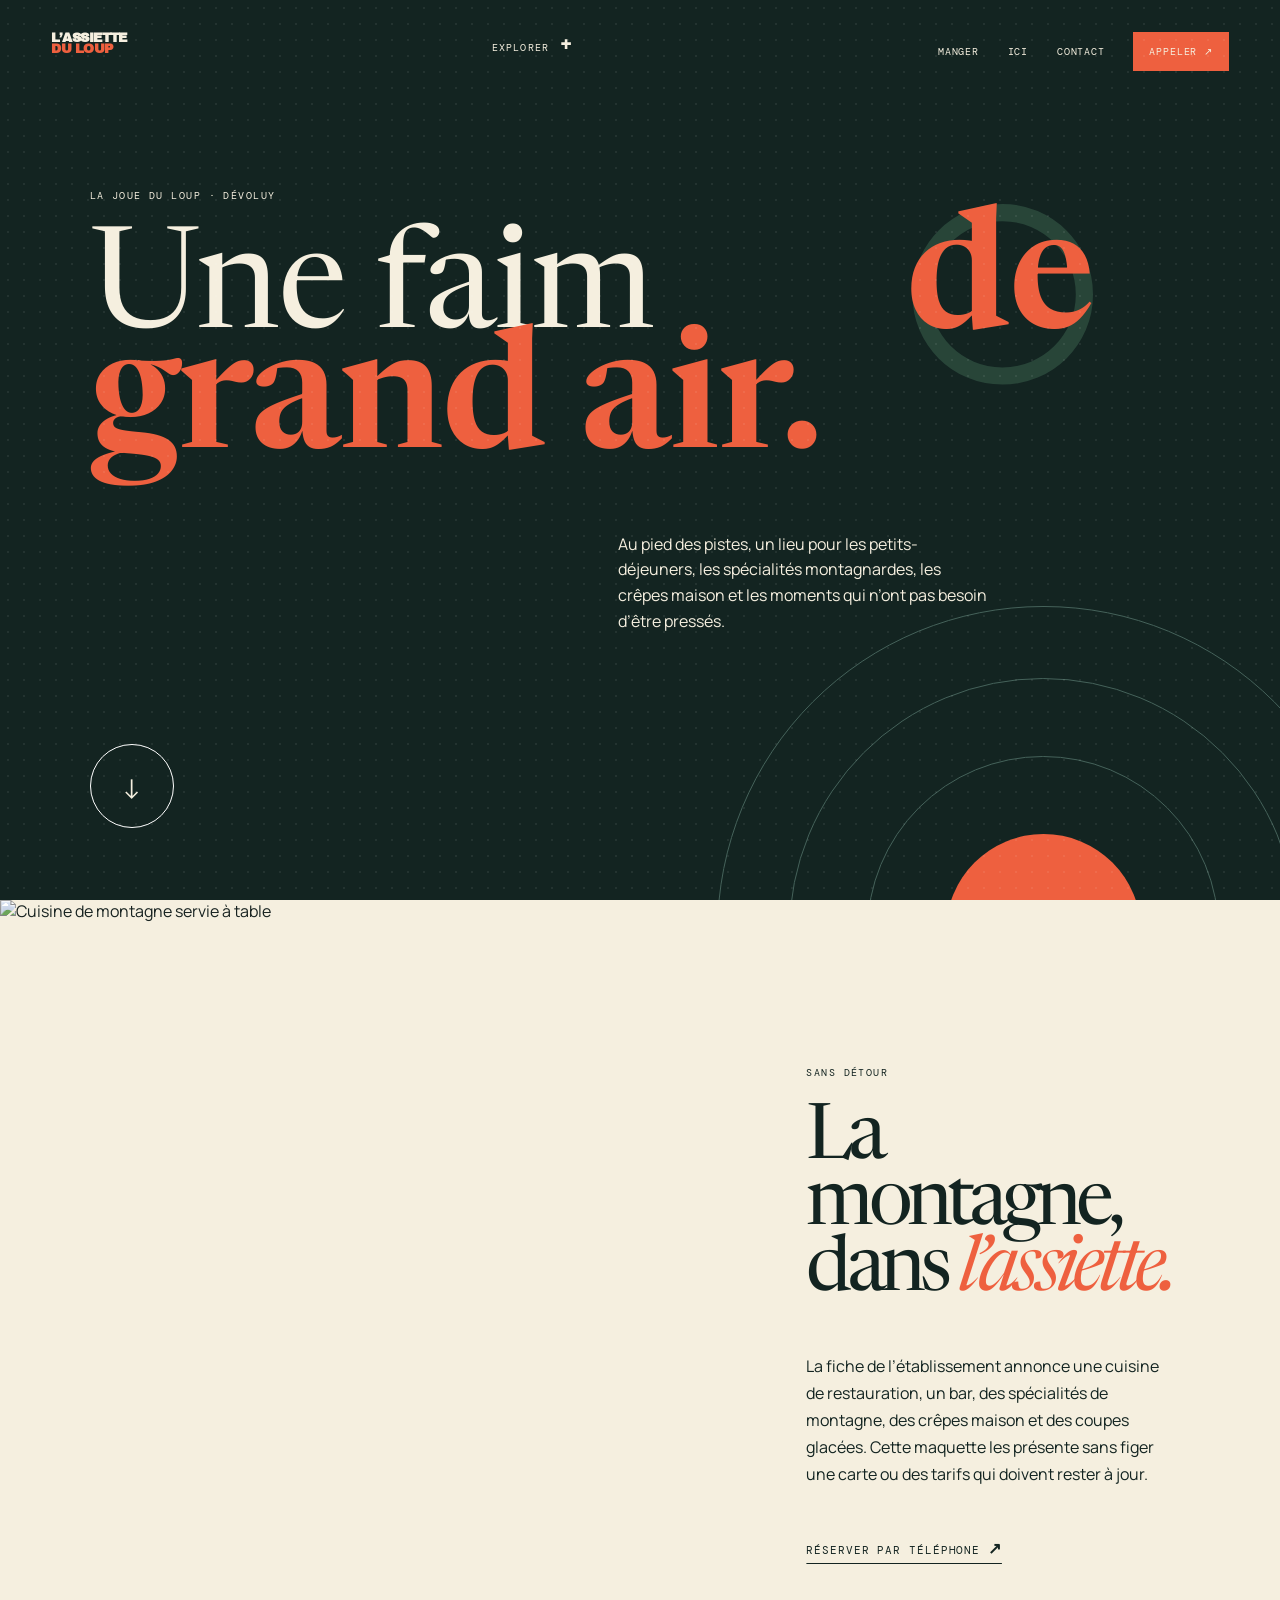
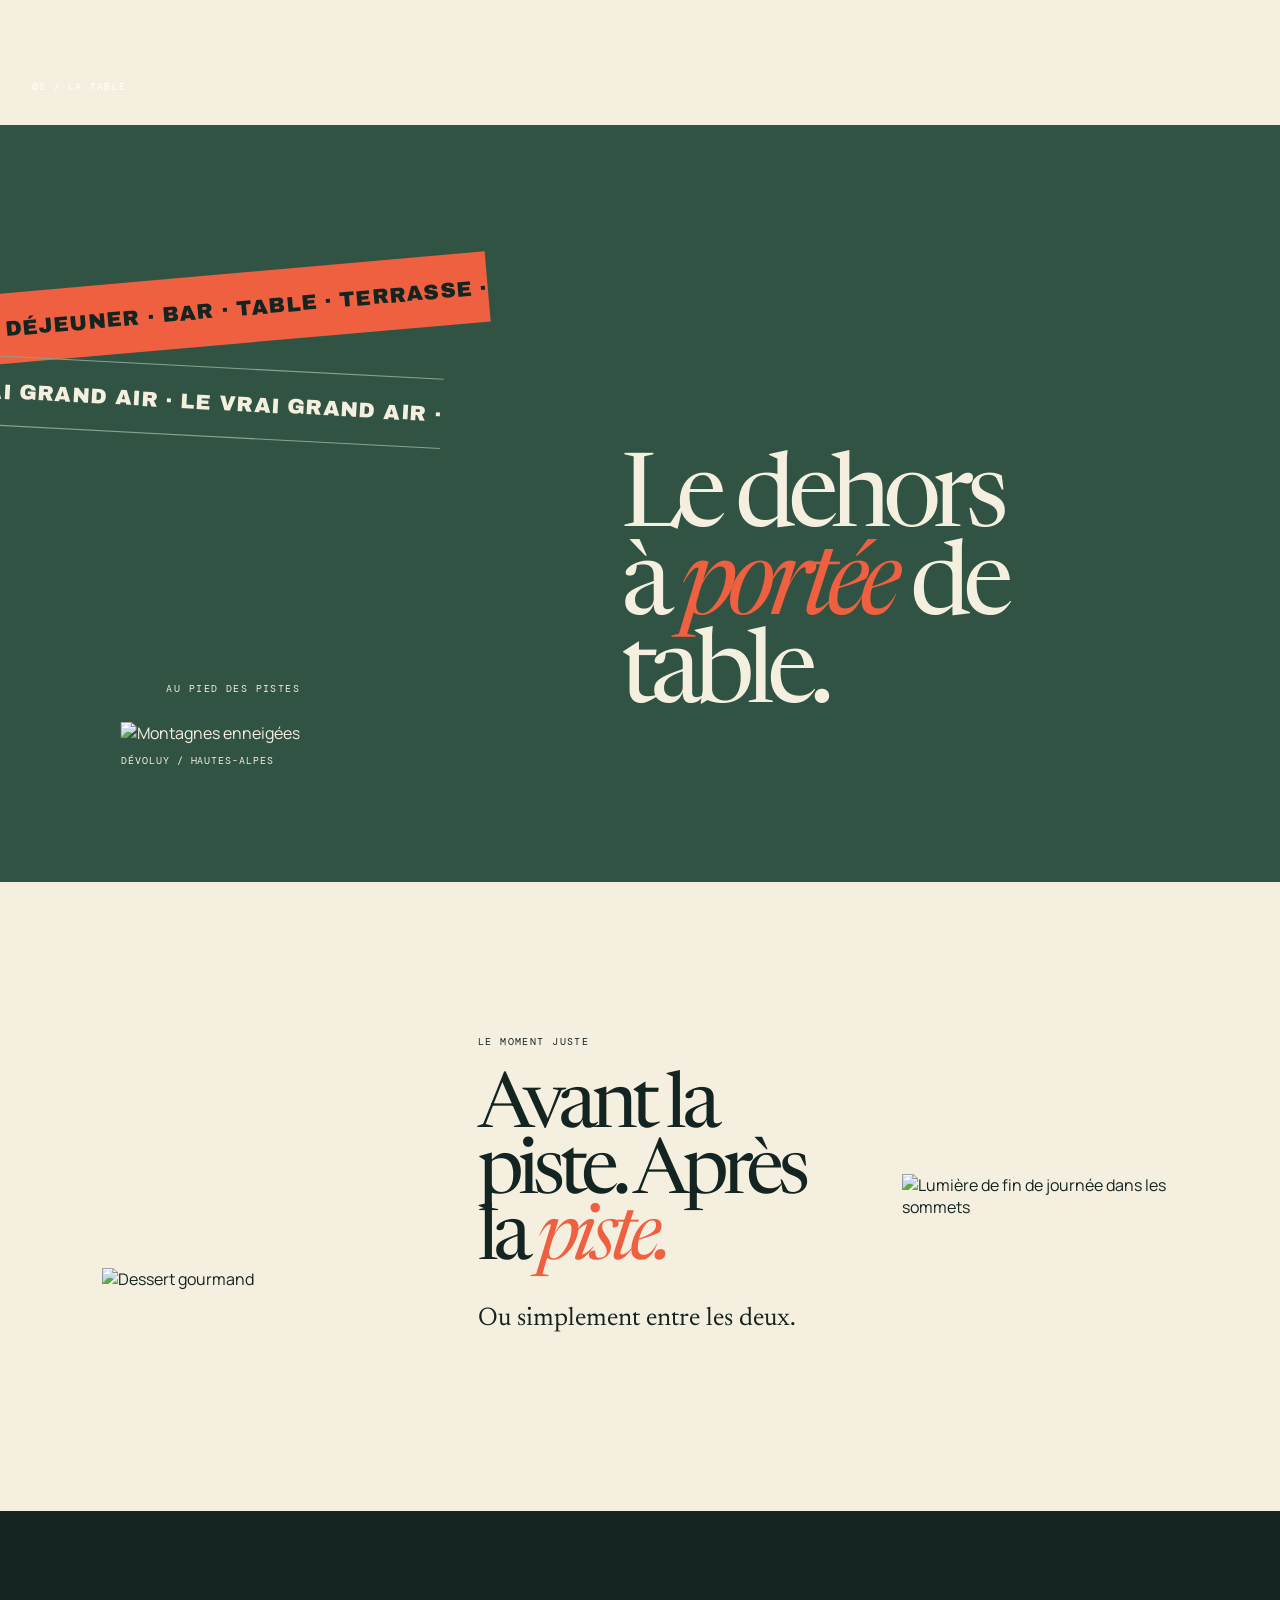
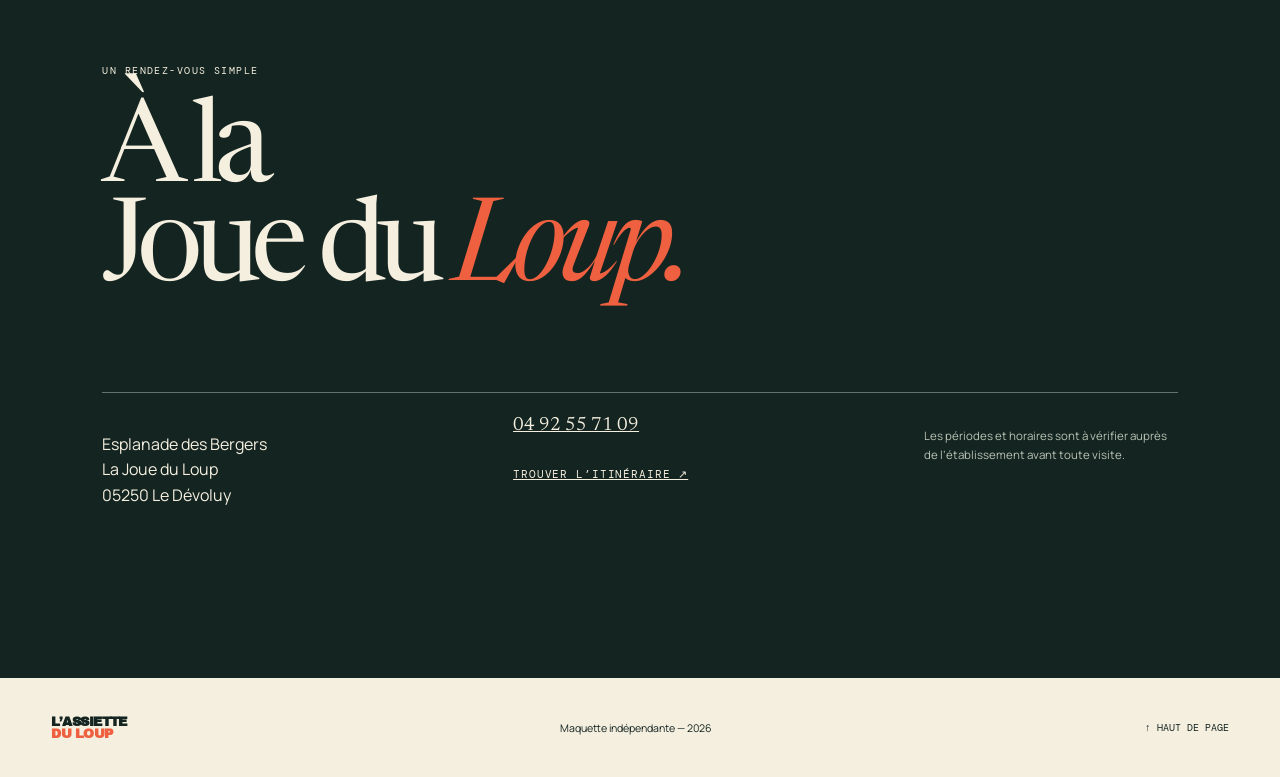
==== index.html @ 1262ebaf "feat: publish Assiette du Loup independent showcase" ====
<!doctype html><html lang="fr"><head><meta charset="utf-8"><meta name="viewport" content="width=device-width,initial-scale=1"><meta name="description" content="Maquette indépendante pour L'Assiette du Loup à La Joue du Loup."><title>L'Assiette du Loup — La Joue du Loup</title><link rel="preconnect" href="https://images.unsplash.com"><link rel="preconnect" href="https://fonts.googleapis.com"><link rel="preconnect" href="https://fonts.gstatic.com" crossorigin><link href="https://fonts.googleapis.com/css2?family=Archivo+Black&family=DM+Mono&family=Manrope:wght@400;500;700&family=Newsreader:opsz,wght@6..72,400;6..72,600&display=swap" rel="stylesheet"><link rel="stylesheet" href="style.css"></head><body><div class="snow" aria-hidden="true"></div><header><a class="logo" href="#top">L’ASSIETTE<br><span>DU LOUP</span></a><button aria-expanded="false" aria-controls="nav">Explorer <b>+</b></button><nav id="nav"><a href="#manger">Manger</a><a href="#ici">Ici</a><a href="#contact">Contact</a><a href="tel:+33492557109">Appeler ↗</a></nav></header><main id="top"><section class="hero"><div class="orbit"><i></i><i></i><i></i></div><p class="kicker">La Joue du Loup · Dévoluy</p><h1><span>Une faim</span><strong>de<br>grand air.</strong></h1><p class="hero-copy">Au pied des pistes, un lieu pour les petits-déjeuners, les spécialités montagnardes, les crêpes maison et les moments qui n’ont pas besoin d’être pressés.</p><a class="hero-arrow" href="#manger" aria-label="Découvrir">↓</a><div class="moon" aria-hidden="true">○</div></section><section id="manger" class="split"><div class="image-wrap"><img src="https://images.unsplash.com/photo-1603105037880-880cd4edfb0d?auto=format&fit=crop&w=1400&q=85" alt="Cuisine de montagne servie à table"><span>01 / LA TABLE</span></div><div class="story"><p class="kicker">SANS DÉTOUR</p><h2>La montagne,<br>dans <em>l’assiette.</em></h2><p>La fiche de l’établissement annonce une cuisine de restauration, un bar, des spécialités de montagne, des crêpes maison et des coupes glacées. Cette maquette les présente sans figer une carte ou des tarifs qui doivent rester à jour.</p><a href="tel:+33492557109" class="under">Réserver par téléphone <b>↗</b></a></div></section><section id="ici" class="ribbons"><div class="ribbon r1">PETIT DÉJEUNER · BAR · TABLE · TERRASSE ·</div><div class="ribbon r2">LE VRAI GRAND AIR · LE VRAI GRAND AIR ·</div><div class="place"><p class="kicker">AU PIED DES PISTES</p><h2>Le dehors<br>à <em>portée</em> de table.</h2><figure><img src="https://images.unsplash.com/photo-1517299321609-52687d1bc55a?auto=format&fit=crop&w=1400&q=85" alt="Montagnes enneigées"><figcaption>Dévoluy / Hautes-Alpes</figcaption></figure></div></section><section class="mosaic"><figure><img src="https://images.unsplash.com/photo-1551218808-94e220e084d2?auto=format&fit=crop&w=900&q=80" alt="Dessert gourmand" loading="lazy"></figure><div><p class="kicker">LE MOMENT JUSTE</p><h2>Avant la<br>piste. Après<br>la <em>piste.</em></h2><p>Ou simplement entre les deux.</p></div><figure><img src="https://images.unsplash.com/photo-1470252649378-9c29740c9fa8?auto=format&fit=crop&w=900&q=80" alt="Lumière de fin de journée dans les sommets" loading="lazy"></figure></section><section id="contact" class="contact"><p class="kicker">UN RENDEZ-VOUS SIMPLE</p><h2>À la<br>Joue du <em>Loup.</em></h2><div class="contact-grid"><p>Esplanade des Bergers<br>La Joue du Loup<br>05250 Le Dévoluy</p><div><a href="tel:+33492557109">04 92 55 71 09</a><a href="https://maps.google.com/?q=L%27Assiette+du+Loup+Le+D%C3%A9voluy" target="_blank" rel="noopener">Trouver l’itinéraire ↗</a></div><p class="note">Les périodes et horaires sont à vérifier auprès de l’établissement avant toute visite.</p></div></section></main><footer><a class="logo" href="#top">L’ASSIETTE<br><span>DU LOUP</span></a><p>Maquette indépendante — 2026</p><a href="#top">↑ Haut de page</a></footer><script src="app.js"></script></body></html>
---- style.css ----
:root{--night:#132421;--moss:#315343;--cream:#f5efdf;--sun:#ee603f;--line:#d3c9b2}*{box-sizing:border-box}html{scroll-behavior:smooth}body{margin:0;background:var(--cream);color:var(--night);font-family:Manrope,sans-serif;overflow-x:hidden}.snow{position:fixed;inset:0;pointer-events:none;z-index:5;opacity:.07;background-image:radial-gradient(#fff 1px,transparent 1px);background-size:16px 16px}header{position:absolute;z-index:2;top:0;left:0;width:100%;display:flex;justify-content:space-between;align-items:flex-start;padding:2rem 4vw;color:var(--cream)}.logo{font:700 .82rem/.86 "Archivo Black",sans-serif;color:inherit;text-decoration:none;letter-spacing:-.04em}.logo span{color:var(--sun)}header button{background:none;color:inherit;border:0;text-transform:uppercase;font: .65rem "DM Mono",monospace;letter-spacing:.1em;padding:0;cursor:pointer}header button b{font-size:1.2rem;margin-left:.3rem}nav{display:flex;gap:1.8rem;align-items:center}nav a{color:inherit;text-decoration:none;text-transform:uppercase;font:.64rem "DM Mono",monospace;letter-spacing:.08em}nav a:last-child{background:var(--sun);padding:.8rem 1rem}.hero{background:var(--night);color:var(--cream);min-height:100vh;padding:21vh 7vw 9vh;position:relative;overflow:hidden}.kicker{font:.64rem "DM Mono",monospace;letter-spacing:.14em;text-transform:uppercase;margin:0 0 1.7rem}.hero h1{margin:0;font-family:Newsreader,serif;letter-spacing:-.075em;line-height:.72;position:relative;z-index:1}.hero h1 span{font-size:clamp(4.2rem,11vw,12rem);font-weight:400}.hero h1 strong{font-size:clamp(5rem,13vw,14rem);font-weight:600;color:var(--sun);margin-left:23%}.hero-copy{font-size:1rem;line-height:1.6;max-width:370px;margin:7vh 0 0 48%;position:relative;z-index:1}.hero-arrow{display:grid;place-items:center;color:var(--cream);text-decoration:none;border:1px solid #fff;border-radius:50%;width:84px;height:84px;font-size:1.7rem;position:absolute;bottom:8vh;left:7vw;transition:.3s}.hero-arrow:hover{background:var(--sun);border-color:var(--sun);transform:rotate(-25deg)}.moon{position:absolute;right:12%;top:13%;font:32vw/1 Newsreader,serif;color:var(--moss);opacity:.7}.orbit{position:absolute;width:51vw;height:51vw;border:1px solid #45625a;border-radius:50%;right:-7vw;bottom:-28vw}.orbit i{position:absolute;inset:11%;border:1px solid #45625a;border-radius:50%}.orbit i:nth-child(2){inset:23%}.orbit i:nth-child(3){inset:35%;background:var(--sun);border:0}.split{display:grid;grid-template-columns:55% 45%;min-height:780px}.image-wrap{position:relative}.image-wrap img{height:100%;width:100%;object-fit:cover;filter:saturate(.65)}.image-wrap span{position:absolute;bottom:2rem;left:2rem;color:#fff;font:.65rem "DM Mono",monospace;letter-spacing:.12em}.story{padding:13vw 8vw;background:var(--cream)}.story h2,.place h2,.mosaic h2,.contact h2{font:400 clamp(3.4rem,6vw,7rem)/.86 Newsreader,serif;letter-spacing:-.075em;margin:0}.story h2 em,.place h2 em,.mosaic h2 em,.contact h2 em{color:var(--sun)}.story>p:not(.kicker){font-size:1rem;line-height:1.7;max-width:360px;margin:3rem 0}.under{color:var(--night);text-underline-offset:9px;font:.7rem "DM Mono",monospace;text-transform:uppercase;letter-spacing:.08em}.under b{font-size:1rem}.ribbons{position:relative;background:var(--moss);color:var(--cream);padding:17vw 0 9vw;overflow:hidden}.ribbon{height:4rem;white-space:nowrap;font:1.2rem "Archivo Black",sans-serif;letter-spacing:.04em;display:flex;align-items:center}.r1{color:var(--night);background:var(--sun);transform:rotate(-5deg) scale(1.1);position:absolute;top:12vw;left:-4%}.r2{border-top:1px solid #88a293;border-bottom:1px solid #88a293;transform:rotate(3deg) scale(1.1);position:absolute;top:19vw;left:-5%}.place{padding:9vw 13vw 0;display:grid;grid-template-columns:48% 52%;align-items:end}.place h2{font-size:clamp(4rem,8vw,9rem);position:relative;z-index:1}.place figure{margin:0;transform:translateX(-10%)}.place img{width:100%;height:38vw;object-fit:cover;filter:grayscale(.25)}figcaption{font:.6rem "DM Mono",monospace;letter-spacing:.1em;text-transform:uppercase;margin-top:.6rem}.mosaic{padding:12vw 8vw;background:var(--cream);display:grid;grid-template-columns:1fr 1.15fr .85fr;gap:4vw;align-items:center}.mosaic figure{margin:0}.mosaic figure:first-child{margin-top:13vw}.mosaic img{width:100%;height:27vw;object-fit:cover}.mosaic h2{font-size:clamp(3.5rem,6vw,6.7rem)}.mosaic div>p:last-child{margin-top:2rem;font:1.6rem Newsreader,serif}.contact{background:var(--night);color:var(--cream);padding:12vw 8vw}.contact h2{font-size:clamp(4rem,9vw,10rem)}.contact-grid{display:grid;grid-template-columns:1fr 1fr .7fr;gap:3rem;border-top:1px solid #64726e;margin-top:7vw;padding-top:1.4rem;line-height:1.6}.contact-grid a{color:var(--cream);display:block;margin-bottom:1rem;font:1.2rem Newsreader,serif}.contact-grid a:last-of-type{font:.68rem "DM Mono",monospace;letter-spacing:.08em;text-transform:uppercase;margin-top:2rem}.note{font-size:.72rem;color:#b9c3b4}footer{padding:2rem 4vw;display:flex;justify-content:space-between;align-items:center;font-size:.66rem}footer>a:last-child{color:inherit;font:.65rem "DM Mono",monospace;text-transform:uppercase;text-decoration:none}@media(max-width:700px){header{padding:1.5rem 6vw}.logo{font-size:.72rem}header button{display:block}nav{display:none;position:absolute;top:0;right:0;background:var(--moss);padding:5rem 2rem 2rem;gap:1.5rem;flex-direction:column;align-items:flex-start}nav.open{display:flex}.hero{min-height:730px;padding:22vh 7vw 5vh}.hero h1 span{font-size:4.7rem}.hero h1 strong{font-size:5.9rem;margin-left:0}.hero-copy{margin:9vh 0 0;max-width:285px;font-size:.88rem}.hero-arrow{bottom:5vh}.moon{font-size:70vw;right:-9%;top:11%}.orbit{width:100vw;height:100vw;right:-50vw;bottom:-27vw}.split{display:block}.image-wrap{height:94vw}.story{padding:18vw 7vw}.story h2{font-size:3.5rem}.ribbons{padding:44vw 0 15vw}.ribbon{font-size:.85rem;height:3rem}.r1{top:21vw}.r2{top:29vw}.place{padding:7vw;display:block}.place h2{font-size:4.2rem}.place figure{transform:none;margin:10vw 0 0}.place img{height:67vw}.mosaic{padding:17vw 7vw;display:grid;grid-template-columns:1fr 1fr;gap:4vw}.mosaic figure:first-child{margin-top:18vw}.mosaic figure:last-child{grid-column:2;grid-row:1}.mosaic img{height:54vw}.mosaic div{grid-column:1/3}.mosaic h2{font-size:3.8rem}.contact{padding:17vw 7vw}.contact h2{font-size:4.5rem}.contact-grid{display:block;margin-top:15vw}.contact-grid div{margin:2rem 0}.note{max-width:250px}footer{padding:8vw 7vw;display:block}footer p{margin:1rem 0}}
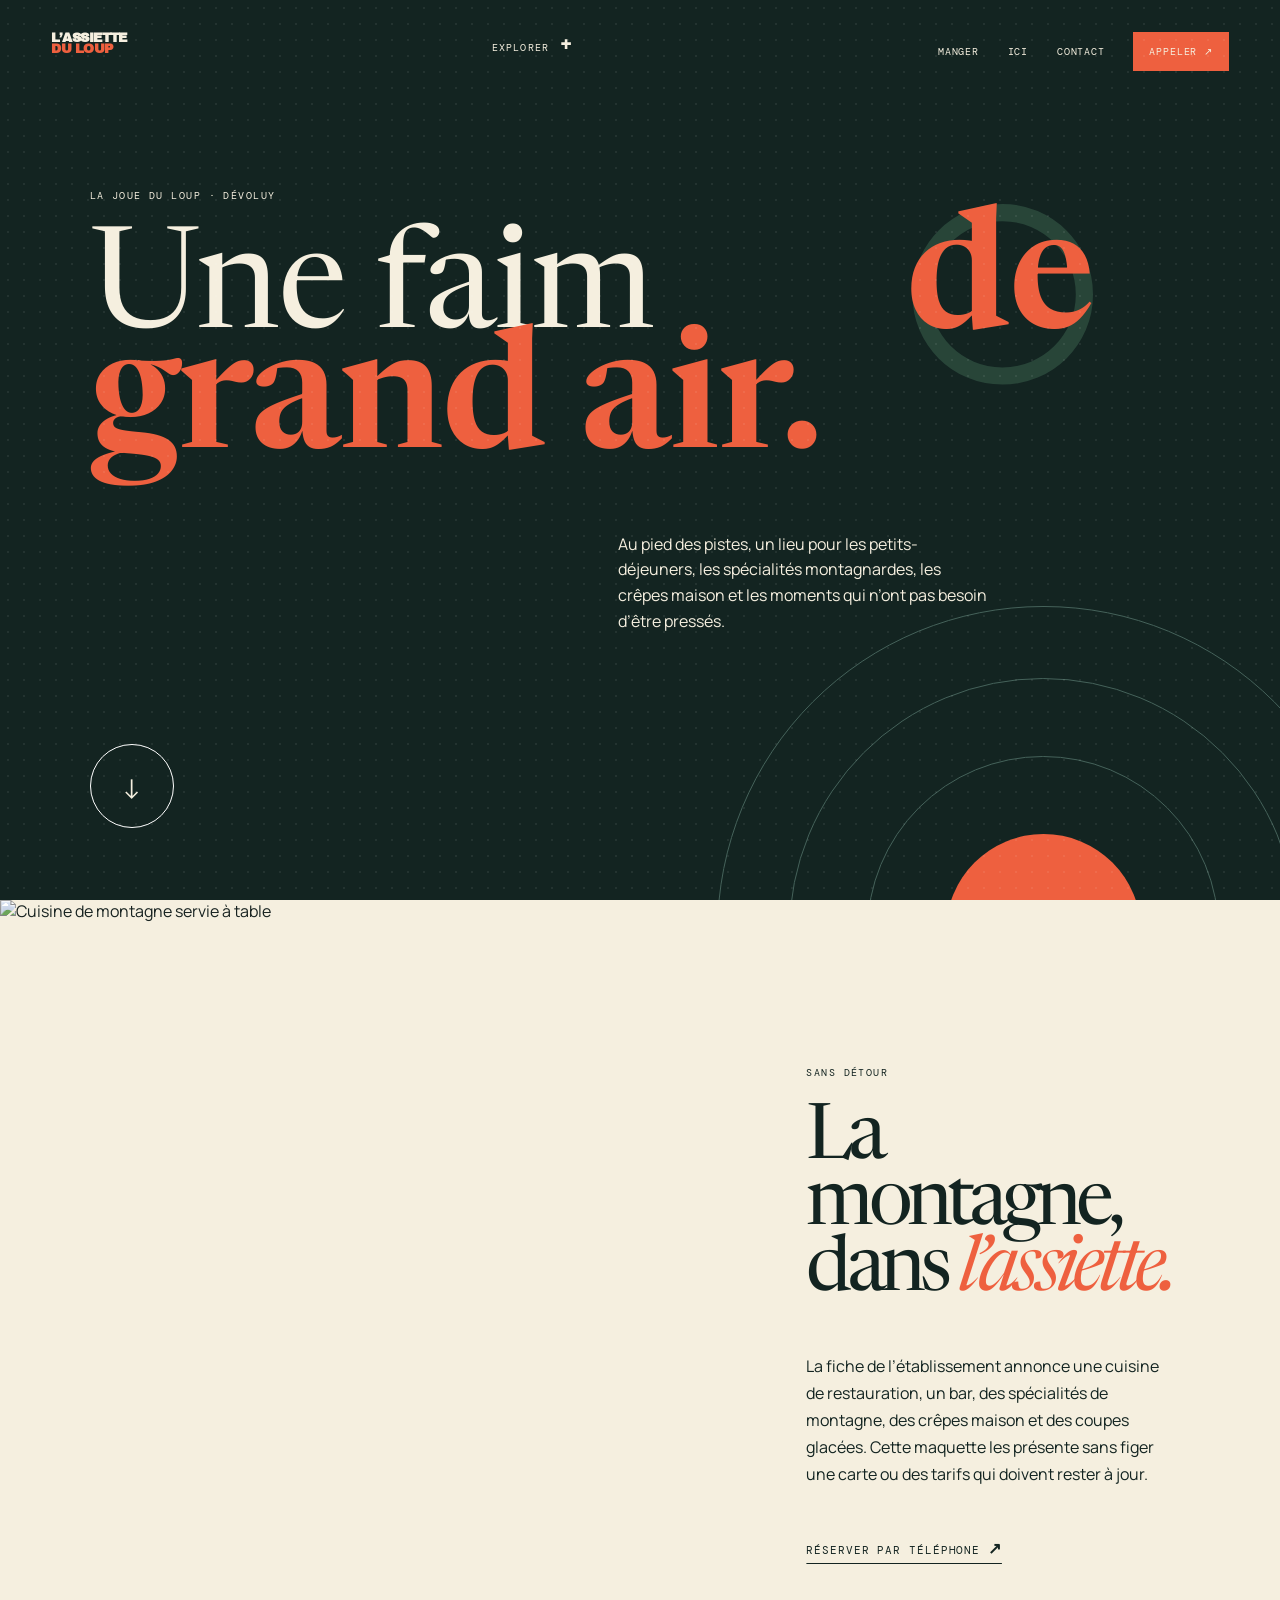
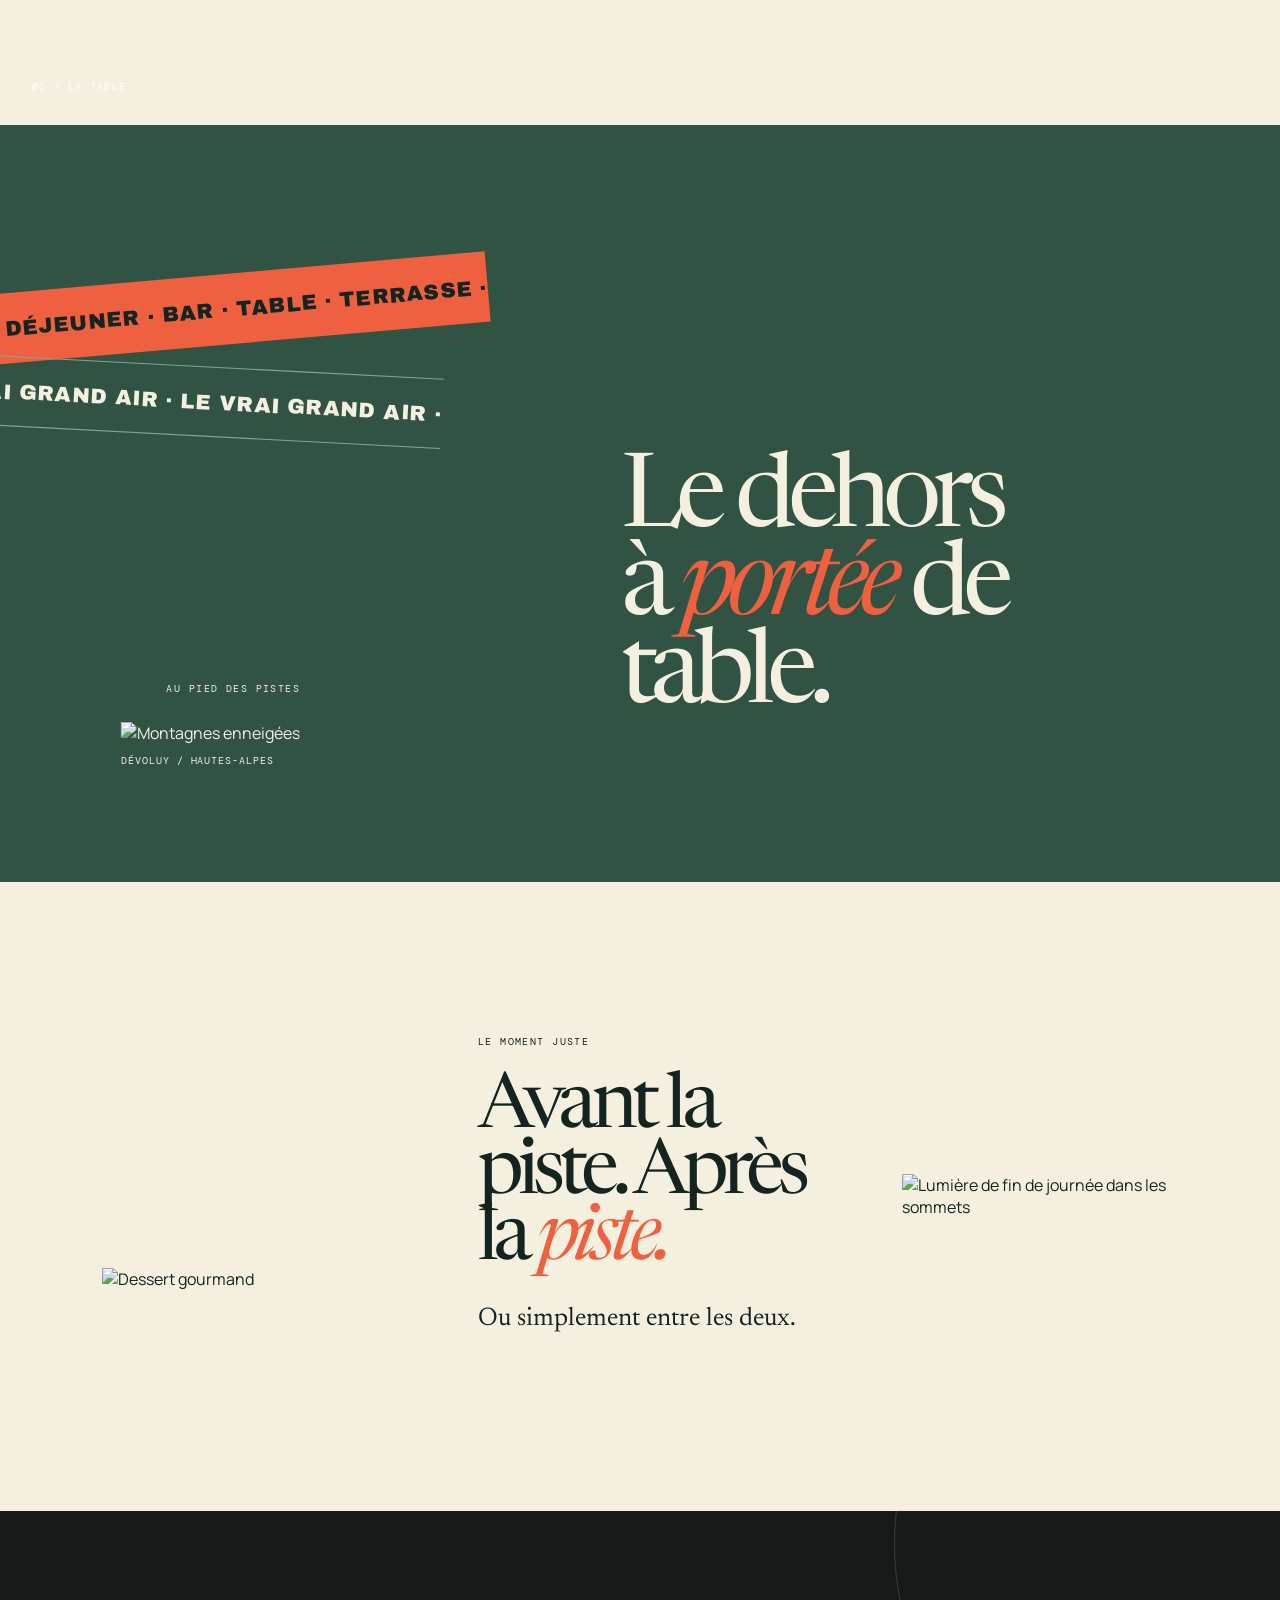
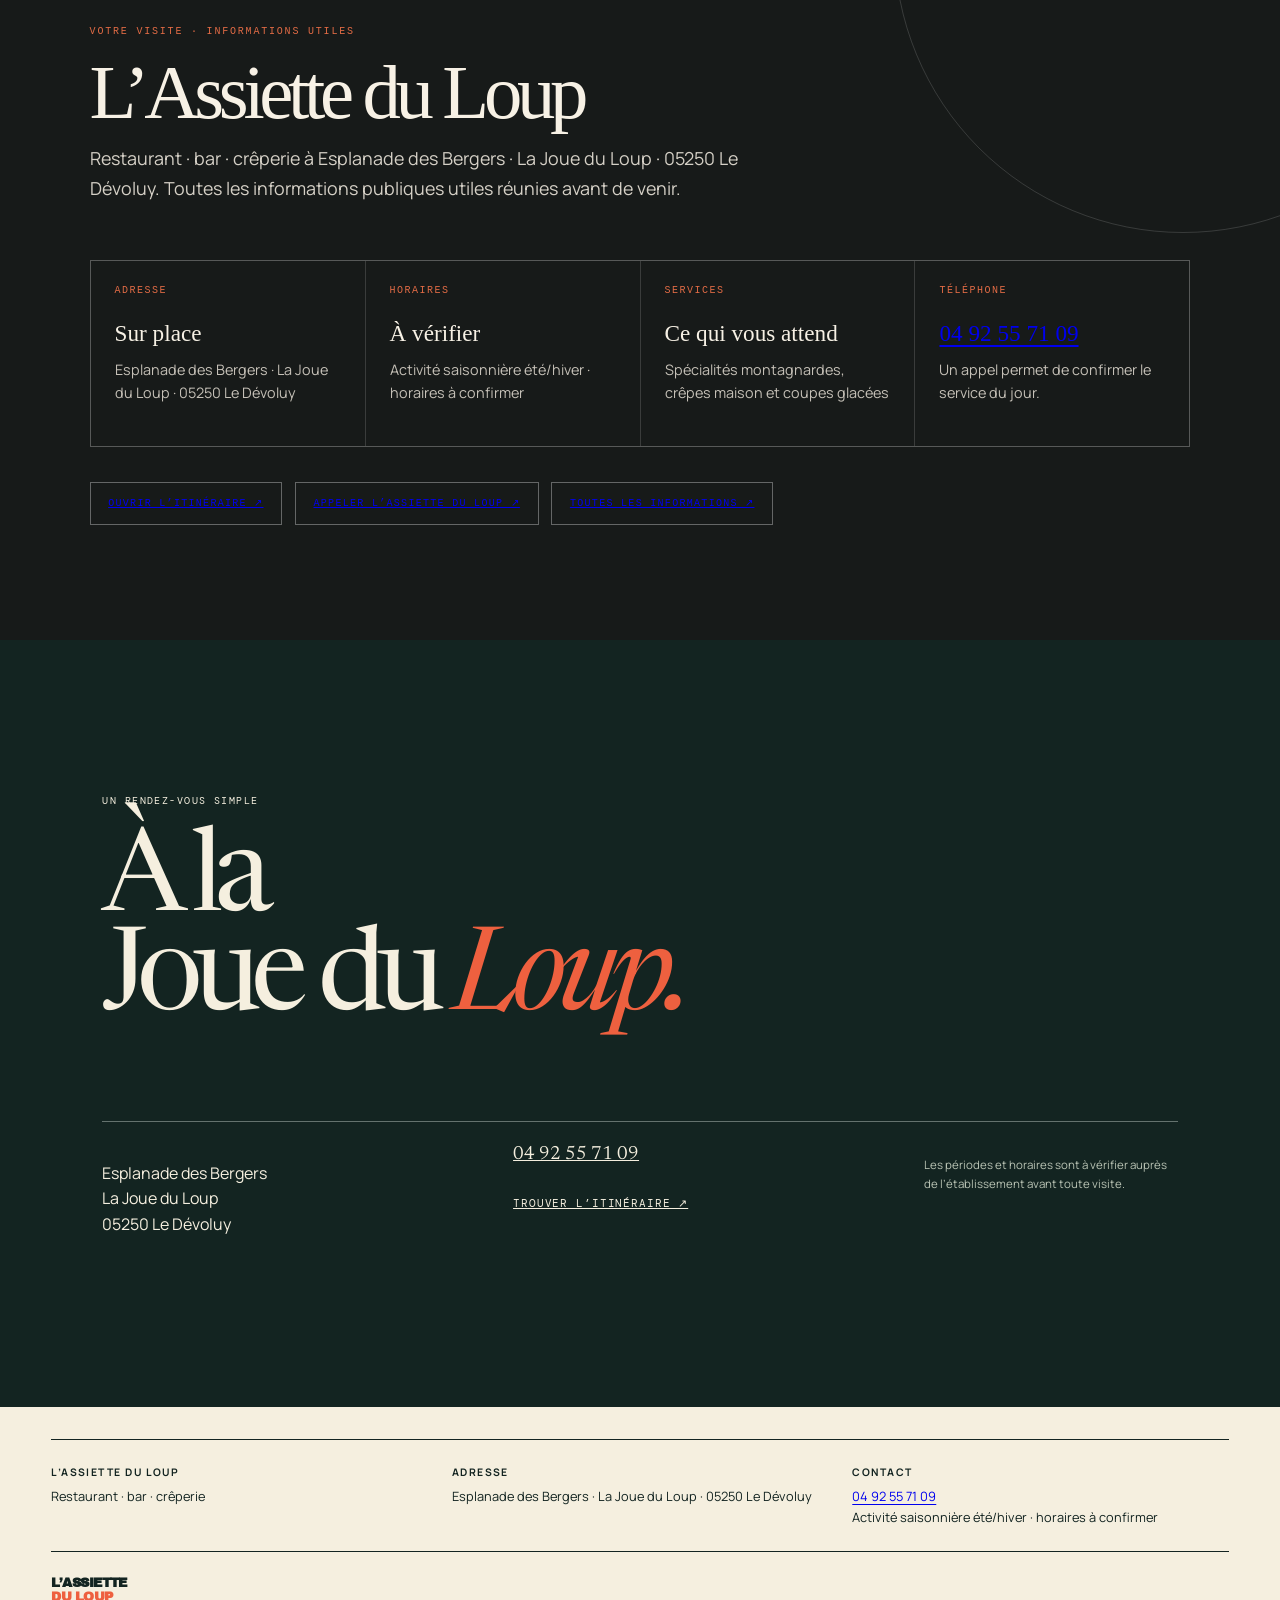
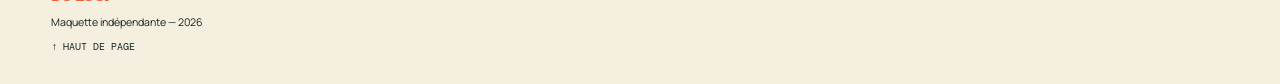
==== commit 610dec54: "Complete practical information and local footer" ====
--- a/index.html
+++ b/index.html
@@ -1 +1,135 @@
-<!doctype html><html lang="fr"><head><meta charset="utf-8"><meta name="viewport" content="width=device-width,initial-scale=1"><meta name="description" content="Maquette indépendante pour L'Assiette du Loup à La Joue du Loup."><title>L'Assiette du Loup — La Joue du Loup</title><link rel="preconnect" href="https://images.unsplash.com"><link rel="preconnect" href="https://fonts.googleapis.com"><link rel="preconnect" href="https://fonts.gstatic.com" crossorigin><link href="https://fonts.googleapis.com/css2?family=Archivo+Black&family=DM+Mono&family=Manrope:wght@400;500;700&family=Newsreader:opsz,wght@6..72,400;6..72,600&display=swap" rel="stylesheet"><link rel="stylesheet" href="style.css"></head><body><div class="snow" aria-hidden="true"></div><header><a class="logo" href="#top">L’ASSIETTE<br><span>DU LOUP</span></a><button aria-expanded="false" aria-controls="nav">Explorer <b>+</b></button><nav id="nav"><a href="#manger">Manger</a><a href="#ici">Ici</a><a href="#contact">Contact</a><a href="tel:+33492557109">Appeler ↗</a></nav></header><main id="top"><section class="hero"><div class="orbit"><i></i><i></i><i></i></div><p class="kicker">La Joue du Loup · Dévoluy</p><h1><span>Une faim</span><strong>de<br>grand air.</strong></h1><p class="hero-copy">Au pied des pistes, un lieu pour les petits-déjeuners, les spécialités montagnardes, les crêpes maison et les moments qui n’ont pas besoin d’être pressés.</p><a class="hero-arrow" href="#manger" aria-label="Découvrir">↓</a><div class="moon" aria-hidden="true">○</div></section><section id="manger" class="split"><div class="image-wrap"><img src="https://images.unsplash.com/photo-1603105037880-880cd4edfb0d?auto=format&fit=crop&w=1400&q=85" alt="Cuisine de montagne servie à table"><span>01 / LA TABLE</span></div><div class="story"><p class="kicker">SANS DÉTOUR</p><h2>La montagne,<br>dans <em>l’assiette.</em></h2><p>La fiche de l’établissement annonce une cuisine de restauration, un bar, des spécialités de montagne, des crêpes maison et des coupes glacées. Cette maquette les présente sans figer une carte ou des tarifs qui doivent rester à jour.</p><a href="tel:+33492557109" class="under">Réserver par téléphone <b>↗</b></a></div></section><section id="ici" class="ribbons"><div class="ribbon r1">PETIT DÉJEUNER · BAR · TABLE · TERRASSE ·</div><div class="ribbon r2">LE VRAI GRAND AIR · LE VRAI GRAND AIR ·</div><div class="place"><p class="kicker">AU PIED DES PISTES</p><h2>Le dehors<br>à <em>portée</em> de table.</h2><figure><img src="https://images.unsplash.com/photo-1517299321609-52687d1bc55a?auto=format&fit=crop&w=1400&q=85" alt="Montagnes enneigées"><figcaption>Dévoluy / Hautes-Alpes</figcaption></figure></div></section><section class="mosaic"><figure><img src="https://images.unsplash.com/photo-1551218808-94e220e084d2?auto=format&fit=crop&w=900&q=80" alt="Dessert gourmand" loading="lazy"></figure><div><p class="kicker">LE MOMENT JUSTE</p><h2>Avant la<br>piste. Après<br>la <em>piste.</em></h2><p>Ou simplement entre les deux.</p></div><figure><img src="https://images.unsplash.com/photo-1470252649378-9c29740c9fa8?auto=format&fit=crop&w=900&q=80" alt="Lumière de fin de journée dans les sommets" loading="lazy"></figure></section><section id="contact" class="contact"><p class="kicker">UN RENDEZ-VOUS SIMPLE</p><h2>À la<br>Joue du <em>Loup.</em></h2><div class="contact-grid"><p>Esplanade des Bergers<br>La Joue du Loup<br>05250 Le Dévoluy</p><div><a href="tel:+33492557109">04 92 55 71 09</a><a href="https://maps.google.com/?q=L%27Assiette+du+Loup+Le+D%C3%A9voluy" target="_blank" rel="noopener">Trouver l’itinéraire ↗</a></div><p class="note">Les périodes et horaires sont à vérifier auprès de l’établissement avant toute visite.</p></div></section></main><footer><a class="logo" href="#top">L’ASSIETTE<br><span>DU LOUP</span></a><p>Maquette indépendante — 2026</p><a href="#top">↑ Haut de page</a></footer><script src="app.js"></script></body></html>
+<!doctype html>
+<html lang="fr">
+  <head>
+    <meta charset="utf-8" />
+    <meta name="viewport" content="width=device-width,initial-scale=1" />
+    <meta
+      name="description"
+      content="Maquette indépendante pour L'Assiette du Loup à La Joue du Loup."
+    />
+    <title>L'Assiette du Loup — La Joue du Loup</title>
+    <link rel="preconnect" href="https://images.unsplash.com" />
+    <link rel="preconnect" href="https://fonts.googleapis.com" />
+    <link rel="preconnect" href="https://fonts.gstatic.com" crossorigin />
+    <link
+      href="https://fonts.googleapis.com/css2?family=Archivo+Black&family=DM+Mono&family=Manrope:wght@400;500;700&family=Newsreader:opsz,wght@6..72,400;6..72,600&display=swap"
+      rel="stylesheet"
+    />
+    <link rel="stylesheet" href="style.css" />
+  </head>
+  <body>
+    <div class="snow" aria-hidden="true"></div>
+    <header>
+      <a class="logo" href="#top">L’ASSIETTE<br /><span>DU LOUP</span></a
+      ><button aria-expanded="false" aria-controls="nav">
+        Explorer <b>+</b>
+      </button>
+      <nav id="nav">
+        <a href="#manger">Manger</a><a href="#ici">Ici</a
+        ><a href="#contact">Contact</a><a href="tel:+33492557109">Appeler ↗</a>
+      </nav>
+    </header>
+    <main id="top">
+      <section class="hero">
+        <div class="orbit"><i></i><i></i><i></i></div>
+        <p class="kicker">La Joue du Loup · Dévoluy</p>
+        <h1>
+          <span>Une faim</span><strong>de<br />grand air.</strong>
+        </h1>
+        <p class="hero-copy">
+          Au pied des pistes, un lieu pour les petits-déjeuners, les spécialités
+          montagnardes, les crêpes maison et les moments qui n’ont pas besoin
+          d’être pressés.
+        </p>
+        <a class="hero-arrow" href="#manger" aria-label="Découvrir">↓</a>
+        <div class="moon" aria-hidden="true">○</div>
+      </section>
+      <section id="manger" class="split">
+        <div class="image-wrap">
+          <img
+            src="https://images.unsplash.com/photo-1603105037880-880cd4edfb0d?auto=format&fit=crop&w=1400&q=85"
+            alt="Cuisine de montagne servie à table"
+          /><span>01 / LA TABLE</span>
+        </div>
+        <div class="story">
+          <p class="kicker">SANS DÉTOUR</p>
+          <h2>La montagne,<br />dans <em>l’assiette.</em></h2>
+          <p>
+            La fiche de l’établissement annonce une cuisine de restauration, un
+            bar, des spécialités de montagne, des crêpes maison et des coupes
+            glacées. Cette maquette les présente sans figer une carte ou des
+            tarifs qui doivent rester à jour.
+          </p>
+          <a href="tel:+33492557109" class="under"
+            >Réserver par téléphone <b>↗</b></a
+          >
+        </div>
+      </section>
+      <section id="ici" class="ribbons">
+        <div class="ribbon r1">PETIT DÉJEUNER · BAR · TABLE · TERRASSE ·</div>
+        <div class="ribbon r2">LE VRAI GRAND AIR · LE VRAI GRAND AIR ·</div>
+        <div class="place">
+          <p class="kicker">AU PIED DES PISTES</p>
+          <h2>Le dehors<br />à <em>portée</em> de table.</h2>
+          <figure>
+            <img
+              src="https://images.unsplash.com/photo-1517299321609-52687d1bc55a?auto=format&fit=crop&w=1400&q=85"
+              alt="Montagnes enneigées"
+            />
+            <figcaption>Dévoluy / Hautes-Alpes</figcaption>
+          </figure>
+        </div>
+      </section>
+      <section class="mosaic">
+        <figure>
+          <img
+            src="https://images.unsplash.com/photo-1551218808-94e220e084d2?auto=format&fit=crop&w=900&q=80"
+            alt="Dessert gourmand"
+            loading="lazy"
+          />
+        </figure>
+        <div>
+          <p class="kicker">LE MOMENT JUSTE</p>
+          <h2>Avant la<br />piste. Après<br />la <em>piste.</em></h2>
+          <p>Ou simplement entre les deux.</p>
+        </div>
+        <figure>
+          <img
+            src="https://images.unsplash.com/photo-1470252649378-9c29740c9fa8?auto=format&fit=crop&w=900&q=80"
+            alt="Lumière de fin de journée dans les sommets"
+            loading="lazy"
+          />
+        </figure>
+      </section>
+      <section id="contact" class="contact">
+        <p class="kicker">UN RENDEZ-VOUS SIMPLE</p>
+        <h2>À la<br />Joue du <em>Loup.</em></h2>
+        <div class="contact-grid">
+          <p>
+            Esplanade des Bergers<br />La Joue du Loup<br />05250 Le Dévoluy
+          </p>
+          <div>
+            <a href="tel:+33492557109">04 92 55 71 09</a
+            ><a
+              href="https://maps.google.com/?q=L%27Assiette+du+Loup+Le+D%C3%A9voluy"
+              target="_blank"
+              rel="noopener"
+              >Trouver l’itinéraire ↗</a
+            >
+          </div>
+          <p class="note">
+            Les périodes et horaires sont à vérifier auprès de l’établissement
+            avant toute visite.
+          </p>
+        </div>
+      </section>
+    </main>
+    <footer>
+      <a class="logo" href="#top">L’ASSIETTE<br /><span>DU LOUP</span></a>
+      <p>Maquette indépendante — 2026</p>
+      <a href="#top">↑ Haut de page</a>
+    </footer>
+    <script src="app.js"></script>
+<script src="site-enhance.js"></script>
+</body>
+</html>
--- a/style.css
+++ b/style.css
@@ -1 +1,792 @@
-:root{--night:#132421;--moss:#315343;--cream:#f5efdf;--sun:#ee603f;--line:#d3c9b2}*{box-sizing:border-box}html{scroll-behavior:smooth}body{margin:0;background:var(--cream);color:var(--night);font-family:Manrope,sans-serif;overflow-x:hidden}.snow{position:fixed;inset:0;pointer-events:none;z-index:5;opacity:.07;background-image:radial-gradient(#fff 1px,transparent 1px);background-size:16px 16px}header{position:absolute;z-index:2;top:0;left:0;width:100%;display:flex;justify-content:space-between;align-items:flex-start;padding:2rem 4vw;color:var(--cream)}.logo{font:700 .82rem/.86 "Archivo Black",sans-serif;color:inherit;text-decoration:none;letter-spacing:-.04em}.logo span{color:var(--sun)}header button{background:none;color:inherit;border:0;text-transform:uppercase;font: .65rem "DM Mono",monospace;letter-spacing:.1em;padding:0;cursor:pointer}header button b{font-size:1.2rem;margin-left:.3rem}nav{display:flex;gap:1.8rem;align-items:center}nav a{color:inherit;text-decoration:none;text-transform:uppercase;font:.64rem "DM Mono",monospace;letter-spacing:.08em}nav a:last-child{background:var(--sun);padding:.8rem 1rem}.hero{background:var(--night);color:var(--cream);min-height:100vh;padding:21vh 7vw 9vh;position:relative;overflow:hidden}.kicker{font:.64rem "DM Mono",monospace;letter-spacing:.14em;text-transform:uppercase;margin:0 0 1.7rem}.hero h1{margin:0;font-family:Newsreader,serif;letter-spacing:-.075em;line-height:.72;position:relative;z-index:1}.hero h1 span{font-size:clamp(4.2rem,11vw,12rem);font-weight:400}.hero h1 strong{font-size:clamp(5rem,13vw,14rem);font-weight:600;color:var(--sun);margin-left:23%}.hero-copy{font-size:1rem;line-height:1.6;max-width:370px;margin:7vh 0 0 48%;position:relative;z-index:1}.hero-arrow{display:grid;place-items:center;color:var(--cream);text-decoration:none;border:1px solid #fff;border-radius:50%;width:84px;height:84px;font-size:1.7rem;position:absolute;bottom:8vh;left:7vw;transition:.3s}.hero-arrow:hover{background:var(--sun);border-color:var(--sun);transform:rotate(-25deg)}.moon{position:absolute;right:12%;top:13%;font:32vw/1 Newsreader,serif;color:var(--moss);opacity:.7}.orbit{position:absolute;width:51vw;height:51vw;border:1px solid #45625a;border-radius:50%;right:-7vw;bottom:-28vw}.orbit i{position:absolute;inset:11%;border:1px solid #45625a;border-radius:50%}.orbit i:nth-child(2){inset:23%}.orbit i:nth-child(3){inset:35%;background:var(--sun);border:0}.split{display:grid;grid-template-columns:55% 45%;min-height:780px}.image-wrap{position:relative}.image-wrap img{height:100%;width:100%;object-fit:cover;filter:saturate(.65)}.image-wrap span{position:absolute;bottom:2rem;left:2rem;color:#fff;font:.65rem "DM Mono",monospace;letter-spacing:.12em}.story{padding:13vw 8vw;background:var(--cream)}.story h2,.place h2,.mosaic h2,.contact h2{font:400 clamp(3.4rem,6vw,7rem)/.86 Newsreader,serif;letter-spacing:-.075em;margin:0}.story h2 em,.place h2 em,.mosaic h2 em,.contact h2 em{color:var(--sun)}.story>p:not(.kicker){font-size:1rem;line-height:1.7;max-width:360px;margin:3rem 0}.under{color:var(--night);text-underline-offset:9px;font:.7rem "DM Mono",monospace;text-transform:uppercase;letter-spacing:.08em}.under b{font-size:1rem}.ribbons{position:relative;background:var(--moss);color:var(--cream);padding:17vw 0 9vw;overflow:hidden}.ribbon{height:4rem;white-space:nowrap;font:1.2rem "Archivo Black",sans-serif;letter-spacing:.04em;display:flex;align-items:center}.r1{color:var(--night);background:var(--sun);transform:rotate(-5deg) scale(1.1);position:absolute;top:12vw;left:-4%}.r2{border-top:1px solid #88a293;border-bottom:1px solid #88a293;transform:rotate(3deg) scale(1.1);position:absolute;top:19vw;left:-5%}.place{padding:9vw 13vw 0;display:grid;grid-template-columns:48% 52%;align-items:end}.place h2{font-size:clamp(4rem,8vw,9rem);position:relative;z-index:1}.place figure{margin:0;transform:translateX(-10%)}.place img{width:100%;height:38vw;object-fit:cover;filter:grayscale(.25)}figcaption{font:.6rem "DM Mono",monospace;letter-spacing:.1em;text-transform:uppercase;margin-top:.6rem}.mosaic{padding:12vw 8vw;background:var(--cream);display:grid;grid-template-columns:1fr 1.15fr .85fr;gap:4vw;align-items:center}.mosaic figure{margin:0}.mosaic figure:first-child{margin-top:13vw}.mosaic img{width:100%;height:27vw;object-fit:cover}.mosaic h2{font-size:clamp(3.5rem,6vw,6.7rem)}.mosaic div>p:last-child{margin-top:2rem;font:1.6rem Newsreader,serif}.contact{background:var(--night);color:var(--cream);padding:12vw 8vw}.contact h2{font-size:clamp(4rem,9vw,10rem)}.contact-grid{display:grid;grid-template-columns:1fr 1fr .7fr;gap:3rem;border-top:1px solid #64726e;margin-top:7vw;padding-top:1.4rem;line-height:1.6}.contact-grid a{color:var(--cream);display:block;margin-bottom:1rem;font:1.2rem Newsreader,serif}.contact-grid a:last-of-type{font:.68rem "DM Mono",monospace;letter-spacing:.08em;text-transform:uppercase;margin-top:2rem}.note{font-size:.72rem;color:#b9c3b4}footer{padding:2rem 4vw;display:flex;justify-content:space-between;align-items:center;font-size:.66rem}footer>a:last-child{color:inherit;font:.65rem "DM Mono",monospace;text-transform:uppercase;text-decoration:none}@media(max-width:700px){header{padding:1.5rem 6vw}.logo{font-size:.72rem}header button{display:block}nav{display:none;position:absolute;top:0;right:0;background:var(--moss);padding:5rem 2rem 2rem;gap:1.5rem;flex-direction:column;align-items:flex-start}nav.open{display:flex}.hero{min-height:730px;padding:22vh 7vw 5vh}.hero h1 span{font-size:4.7rem}.hero h1 strong{font-size:5.9rem;margin-left:0}.hero-copy{margin:9vh 0 0;max-width:285px;font-size:.88rem}.hero-arrow{bottom:5vh}.moon{font-size:70vw;right:-9%;top:11%}.orbit{width:100vw;height:100vw;right:-50vw;bottom:-27vw}.split{display:block}.image-wrap{height:94vw}.story{padding:18vw 7vw}.story h2{font-size:3.5rem}.ribbons{padding:44vw 0 15vw}.ribbon{font-size:.85rem;height:3rem}.r1{top:21vw}.r2{top:29vw}.place{padding:7vw;display:block}.place h2{font-size:4.2rem}.place figure{transform:none;margin:10vw 0 0}.place img{height:67vw}.mosaic{padding:17vw 7vw;display:grid;grid-template-columns:1fr 1fr;gap:4vw}.mosaic figure:first-child{margin-top:18vw}.mosaic figure:last-child{grid-column:2;grid-row:1}.mosaic img{height:54vw}.mosaic div{grid-column:1/3}.mosaic h2{font-size:3.8rem}.contact{padding:17vw 7vw}.contact h2{font-size:4.5rem}.contact-grid{display:block;margin-top:15vw}.contact-grid div{margin:2rem 0}.note{max-width:250px}footer{padding:8vw 7vw;display:block}footer p{margin:1rem 0}}
+:root {
+  --night: #132421;
+  --moss: #315343;
+  --cream: #f5efdf;
+  --sun: #ee603f;
+  --line: #d3c9b2;
+}
+* {
+  box-sizing: border-box;
+}
+html {
+  scroll-behavior: smooth;
+}
+body {
+  margin: 0;
+  background: var(--cream);
+  color: var(--night);
+  font-family: Manrope, sans-serif;
+  overflow-x: hidden;
+}
+.snow {
+  position: fixed;
+  inset: 0;
+  pointer-events: none;
+  z-index: 5;
+  opacity: 0.07;
+  background-image: radial-gradient(#fff 1px, transparent 1px);
+  background-size: 16px 16px;
+}
+header {
+  position: absolute;
+  z-index: 2;
+  top: 0;
+  left: 0;
+  width: 100%;
+  display: flex;
+  justify-content: space-between;
+  align-items: flex-start;
+  padding: 2rem 4vw;
+  color: var(--cream);
+}
+.logo {
+  font:
+    700 0.82rem/.86 "Archivo Black",
+    sans-serif;
+  color: inherit;
+  text-decoration: none;
+  letter-spacing: -0.04em;
+}
+.logo span {
+  color: var(--sun);
+}
+header button {
+  background: none;
+  color: inherit;
+  border: 0;
+  text-transform: uppercase;
+  font:
+    0.65rem "DM Mono",
+    monospace;
+  letter-spacing: 0.1em;
+  padding: 0;
+  cursor: pointer;
+}
+header button b {
+  font-size: 1.2rem;
+  margin-left: 0.3rem;
+}
+nav {
+  display: flex;
+  gap: 1.8rem;
+  align-items: center;
+}
+nav a {
+  color: inherit;
+  text-decoration: none;
+  text-transform: uppercase;
+  font:
+    0.64rem "DM Mono",
+    monospace;
+  letter-spacing: 0.08em;
+}
+nav a:last-child {
+  background: var(--sun);
+  padding: 0.8rem 1rem;
+}
+.hero {
+  background: var(--night);
+  color: var(--cream);
+  min-height: 100vh;
+  padding: 21vh 7vw 9vh;
+  position: relative;
+  overflow: hidden;
+}
+.kicker {
+  font:
+    0.64rem "DM Mono",
+    monospace;
+  letter-spacing: 0.14em;
+  text-transform: uppercase;
+  margin: 0 0 1.7rem;
+}
+.hero h1 {
+  margin: 0;
+  font-family: Newsreader, serif;
+  letter-spacing: -0.075em;
+  line-height: 0.72;
+  position: relative;
+  z-index: 1;
+}
+.hero h1 span {
+  font-size: clamp(4.2rem, 11vw, 12rem);
+  font-weight: 400;
+}
+.hero h1 strong {
+  font-size: clamp(5rem, 13vw, 14rem);
+  font-weight: 600;
+  color: var(--sun);
+  margin-left: 23%;
+}
+.hero-copy {
+  font-size: 1rem;
+  line-height: 1.6;
+  max-width: 370px;
+  margin: 7vh 0 0 48%;
+  position: relative;
+  z-index: 1;
+}
+.hero-arrow {
+  display: grid;
+  place-items: center;
+  color: var(--cream);
+  text-decoration: none;
+  border: 1px solid #fff;
+  border-radius: 50%;
+  width: 84px;
+  height: 84px;
+  font-size: 1.7rem;
+  position: absolute;
+  bottom: 8vh;
+  left: 7vw;
+  transition: 0.3s;
+}
+.hero-arrow:hover {
+  background: var(--sun);
+  border-color: var(--sun);
+  transform: rotate(-25deg);
+}
+.moon {
+  position: absolute;
+  right: 12%;
+  top: 13%;
+  font:
+    32vw/1 Newsreader,
+    serif;
+  color: var(--moss);
+  opacity: 0.7;
+}
+.orbit {
+  position: absolute;
+  width: 51vw;
+  height: 51vw;
+  border: 1px solid #45625a;
+  border-radius: 50%;
+  right: -7vw;
+  bottom: -28vw;
+}
+.orbit i {
+  position: absolute;
+  inset: 11%;
+  border: 1px solid #45625a;
+  border-radius: 50%;
+}
+.orbit i:nth-child(2) {
+  inset: 23%;
+}
+.orbit i:nth-child(3) {
+  inset: 35%;
+  background: var(--sun);
+  border: 0;
+}
+.split {
+  display: grid;
+  grid-template-columns: 55% 45%;
+  min-height: 780px;
+}
+.image-wrap {
+  position: relative;
+}
+.image-wrap img {
+  height: 100%;
+  width: 100%;
+  object-fit: cover;
+  filter: saturate(0.65);
+}
+.image-wrap span {
+  position: absolute;
+  bottom: 2rem;
+  left: 2rem;
+  color: #fff;
+  font:
+    0.65rem "DM Mono",
+    monospace;
+  letter-spacing: 0.12em;
+}
+.story {
+  padding: 13vw 8vw;
+  background: var(--cream);
+}
+.story h2,
+.place h2,
+.mosaic h2,
+.contact h2 {
+  font:
+    400 clamp(3.4rem, 6vw, 7rem)/0.86 Newsreader,
+    serif;
+  letter-spacing: -0.075em;
+  margin: 0;
+}
+.story h2 em,
+.place h2 em,
+.mosaic h2 em,
+.contact h2 em {
+  color: var(--sun);
+}
+.story > p:not(.kicker) {
+  font-size: 1rem;
+  line-height: 1.7;
+  max-width: 360px;
+  margin: 3rem 0;
+}
+.under {
+  color: var(--night);
+  text-underline-offset: 9px;
+  font:
+    0.7rem "DM Mono",
+    monospace;
+  text-transform: uppercase;
+  letter-spacing: 0.08em;
+}
+.under b {
+  font-size: 1rem;
+}
+.ribbons {
+  position: relative;
+  background: var(--moss);
+  color: var(--cream);
+  padding: 17vw 0 9vw;
+  overflow: hidden;
+}
+.ribbon {
+  height: 4rem;
+  white-space: nowrap;
+  font:
+    1.2rem "Archivo Black",
+    sans-serif;
+  letter-spacing: 0.04em;
+  display: flex;
+  align-items: center;
+}
+.r1 {
+  color: var(--night);
+  background: var(--sun);
+  transform: rotate(-5deg) scale(1.1);
+  position: absolute;
+  top: 12vw;
+  left: -4%;
+}
+.r2 {
+  border-top: 1px solid #88a293;
+  border-bottom: 1px solid #88a293;
+  transform: rotate(3deg) scale(1.1);
+  position: absolute;
+  top: 19vw;
+  left: -5%;
+}
+.place {
+  padding: 9vw 13vw 0;
+  display: grid;
+  grid-template-columns: 48% 52%;
+  align-items: end;
+}
+.place h2 {
+  font-size: clamp(4rem, 8vw, 9rem);
+  position: relative;
+  z-index: 1;
+}
+.place figure {
+  margin: 0;
+  transform: translateX(-10%);
+}
+.place img {
+  width: 100%;
+  height: 38vw;
+  object-fit: cover;
+  filter: grayscale(0.25);
+}
+figcaption {
+  font:
+    0.6rem "DM Mono",
+    monospace;
+  letter-spacing: 0.1em;
+  text-transform: uppercase;
+  margin-top: 0.6rem;
+}
+.mosaic {
+  padding: 12vw 8vw;
+  background: var(--cream);
+  display: grid;
+  grid-template-columns: 1fr 1.15fr 0.85fr;
+  gap: 4vw;
+  align-items: center;
+}
+.mosaic figure {
+  margin: 0;
+}
+.mosaic figure:first-child {
+  margin-top: 13vw;
+}
+.mosaic img {
+  width: 100%;
+  height: 27vw;
+  object-fit: cover;
+}
+.mosaic h2 {
+  font-size: clamp(3.5rem, 6vw, 6.7rem);
+}
+.mosaic div > p:last-child {
+  margin-top: 2rem;
+  font:
+    1.6rem Newsreader,
+    serif;
+}
+.contact {
+  background: var(--night);
+  color: var(--cream);
+  padding: 12vw 8vw;
+}
+.contact h2 {
+  font-size: clamp(4rem, 9vw, 10rem);
+}
+.contact-grid {
+  display: grid;
+  grid-template-columns: 1fr 1fr 0.7fr;
+  gap: 3rem;
+  border-top: 1px solid #64726e;
+  margin-top: 7vw;
+  padding-top: 1.4rem;
+  line-height: 1.6;
+}
+.contact-grid a {
+  color: var(--cream);
+  display: block;
+  margin-bottom: 1rem;
+  font:
+    1.2rem Newsreader,
+    serif;
+}
+.contact-grid a:last-of-type {
+  font:
+    0.68rem "DM Mono",
+    monospace;
+  letter-spacing: 0.08em;
+  text-transform: uppercase;
+  margin-top: 2rem;
+}
+.note {
+  font-size: 0.72rem;
+  color: #b9c3b4;
+}
+footer {
+  padding: 2rem 4vw;
+  display: flex;
+  justify-content: space-between;
+  align-items: center;
+  font-size: 0.66rem;
+}
+footer > a:last-child {
+  color: inherit;
+  font:
+    0.65rem "DM Mono",
+    monospace;
+  text-transform: uppercase;
+  text-decoration: none;
+}
+@media (max-width: 700px) {
+  header {
+    padding: 1.5rem 6vw;
+  }
+  .logo {
+    font-size: 0.72rem;
+  }
+  header button {
+    display: block;
+  }
+  nav {
+    display: none;
+    position: absolute;
+    top: 0;
+    right: 0;
+    background: var(--moss);
+    padding: 5rem 2rem 2rem;
+    gap: 1.5rem;
+    flex-direction: column;
+    align-items: flex-start;
+  }
+  nav.open {
+    display: flex;
+  }
+  .hero {
+    min-height: 730px;
+    padding: 22vh 7vw 5vh;
+  }
+  .hero h1 span {
+    font-size: 4.7rem;
+  }
+  .hero h1 strong {
+    font-size: 5.9rem;
+    margin-left: 0;
+  }
+  .hero-copy {
+    margin: 9vh 0 0;
+    max-width: 285px;
+    font-size: 0.88rem;
+  }
+  .hero-arrow {
+    bottom: 5vh;
+  }
+  .moon {
+    font-size: 70vw;
+    right: -9%;
+    top: 11%;
+  }
+  .orbit {
+    width: 100vw;
+    height: 100vw;
+    right: -50vw;
+    bottom: -27vw;
+  }
+  .split {
+    display: block;
+  }
+  .image-wrap {
+    height: 94vw;
+  }
+  .story {
+    padding: 18vw 7vw;
+  }
+  .story h2 {
+    font-size: 3.5rem;
+  }
+  .ribbons {
+    padding: 44vw 0 15vw;
+  }
+  .ribbon {
+    font-size: 0.85rem;
+    height: 3rem;
+  }
+  .r1 {
+    top: 21vw;
+  }
+  .r2 {
+    top: 29vw;
+  }
+  .place {
+    padding: 7vw;
+    display: block;
+  }
+  .place h2 {
+    font-size: 4.2rem;
+  }
+  .place figure {
+    transform: none;
+    margin: 10vw 0 0;
+  }
+  .place img {
+    height: 67vw;
+  }
+  .mosaic {
+    padding: 17vw 7vw;
+    display: grid;
+    grid-template-columns: 1fr 1fr;
+    gap: 4vw;
+  }
+  .mosaic figure:first-child {
+    margin-top: 18vw;
+  }
+  .mosaic figure:last-child {
+    grid-column: 2;
+    grid-row: 1;
+  }
+  .mosaic img {
+    height: 54vw;
+  }
+  .mosaic div {
+    grid-column: 1/3;
+  }
+  .mosaic h2 {
+    font-size: 3.8rem;
+  }
+  .contact {
+    padding: 17vw 7vw;
+  }
+  .contact h2 {
+    font-size: 4.5rem;
+  }
+  .contact-grid {
+    display: block;
+    margin-top: 15vw;
+  }
+  .contact-grid div {
+    margin: 2rem 0;
+  }
+  .note {
+    max-width: 250px;
+  }
+  footer {
+    padding: 8vw 7vw;
+    display: block;
+  }
+  footer p {
+    margin: 1rem 0;
+  }
+}
+main > section {
+  animation: orbit-in 0.9s cubic-bezier(0.2, 0.75, 0.2, 1) both;
+}
+main > section:nth-child(2) {
+  animation-delay: 0.1s;
+}
+main > section:nth-child(3) {
+  animation-delay: 0.2s;
+}
+main > section:nth-child(4) {
+  animation-delay: 0.3s;
+}
+a,
+button {
+  transition:
+    transform 0.25s ease,
+    opacity 0.25s ease;
+}
+a:hover,
+button:hover {
+  transform: translateY(-2px);
+}
+@keyframes orbit-in {
+  from {
+    opacity: 0;
+    transform: translateY(28px);
+  }
+  to {
+    opacity: 1;
+    transform: none;
+  }
+}
+@media (prefers-reduced-motion: reduce) {
+  main > section {
+    animation: none !important;
+  }
+  a,
+  button {
+    transition: none;
+  }
+}
+main > section {
+  animation: orbit-page-rise 0.9s cubic-bezier(0.2, 0.75, 0.2, 1) both;
+}
+main > section:nth-child(2) {
+  animation-delay: 0.1s;
+}
+main > section:nth-child(3) {
+  animation-delay: 0.2s;
+}
+main > section:nth-child(4) {
+  animation-delay: 0.3s;
+}
+a,
+button {
+  transition:
+    transform 0.25s ease,
+    opacity 0.25s ease;
+}
+a:hover,
+button:hover {
+  transform: translateY(-2px);
+}
+@keyframes orbit-page-rise {
+  from {
+    opacity: 0;
+    transform: translateY(28px);
+  }
+  to {
+    opacity: 1;
+    transform: none;
+  }
+}
+@media (prefers-reduced-motion: reduce) {
+  main > section {
+    animation: none !important;
+  }
+  a,
+  button {
+    transition: none;
+  }
+}
+/* Scroll-driven reveal pattern adapted from https://codepen.io/oscar-jite/pen/qBzwOVq and the IntersectionObserver API. */
+@supports (animation-timeline: view()) {
+  main > section {
+    animation-timeline: view(block);
+    animation-range: entry 0% cover 34%;
+    animation-iteration-count: 1;
+  }
+}
+.site-details {
+  position: relative;
+  z-index: 2;
+  padding: clamp(4.5rem, 9vw, 10rem) clamp(1.25rem, 7vw, 7rem);
+  background: #171a19;
+  color: #f7f1e5;
+  overflow: hidden;
+}
+.site-details:before {
+  content: "";
+  position: absolute;
+  width: 45vw;
+  height: 45vw;
+  border: 1px solid #ffffff25;
+  border-radius: 50%;
+  right: -15vw;
+  top: -20vw;
+  animation: details-orbit 18s linear infinite;
+}
+.site-details-inner {
+  position: relative;
+  max-width: 1200px;
+  margin: auto;
+}
+.site-details-kicker {
+  font:
+    10px/1.2 ui-monospace,
+    monospace;
+  letter-spacing: 0.18em;
+  text-transform: uppercase;
+  color: var(--accent, #e16b45);
+  margin: 0 0 1.5rem;
+}
+.site-details h2 {
+  font:
+    clamp(2.8rem, 6vw, 7rem)/0.82 Georgia,
+    serif;
+  letter-spacing: -0.07em;
+  margin: 0 0 1rem;
+}
+.site-details h2 em {
+  font-style: italic;
+  color: var(--accent, #e16b45);
+}
+.site-details-intro {
+  font-size: clamp(1rem, 1.4vw, 1.3rem);
+  line-height: 1.7;
+  max-width: 720px;
+  color: #d5d0c6;
+}
+.site-details-grid {
+  display: grid;
+  grid-template-columns: repeat(4, 1fr);
+  gap: 1px;
+  margin-top: 3.5rem;
+  border: 1px solid #ffffff26;
+  background: #ffffff26;
+}
+.site-details-card {
+  min-height: 185px;
+  padding: 1.5rem;
+  background: #171a19;
+}
+.site-details-card small {
+  display: block;
+  font:
+    10px ui-monospace,
+    monospace;
+  letter-spacing: 0.15em;
+  text-transform: uppercase;
+  color: var(--accent, #e16b45);
+  margin-bottom: 1.5rem;
+}
+.site-details-card strong {
+  display: block;
+  font:
+    1.45rem Georgia,
+    serif;
+  margin-bottom: 0.7rem;
+}
+.site-details-card p {
+  margin: 0;
+  color: #c5c0b7;
+  line-height: 1.6;
+  font-size: 0.9rem;
+}
+.site-details-card a {
+  text-decoration: underline;
+  text-underline-offset: 4px;
+}
+.site-details-actions {
+  display: flex;
+  flex-wrap: wrap;
+  gap: 0.8rem;
+  margin-top: 2.2rem;
+}
+.site-details-actions a {
+  display: inline-flex;
+  padding: 0.9rem 1.1rem;
+  border: 1px solid #ffffff55;
+  font:
+    10px ui-monospace,
+    monospace;
+  letter-spacing: 0.13em;
+  text-transform: uppercase;
+  transition:
+    transform 0.25s,
+    background 0.25s;
+}
+.site-details-actions a:hover {
+  background: var(--accent, #e16b45);
+  transform: translateY(-3px);
+}
+footer {
+  position: relative;
+  display: block;
+}
+.footer-local {
+  display: grid;
+  grid-template-columns: 1fr 1fr 1fr;
+  gap: 1.5rem;
+  width: 100%;
+  padding: 1.5rem 0;
+  border-top: 1px solid currentColor;
+  border-bottom: 1px solid currentColor;
+  margin-bottom: 1.5rem;
+  font-size: 0.8rem;
+  line-height: 1.6;
+}
+.footer-local strong {
+  display: block;
+  font-size: 0.65rem;
+  letter-spacing: 0.14em;
+  text-transform: uppercase;
+  margin-bottom: 0.35rem;
+}
+.footer-local a {
+  text-decoration: underline;
+  text-underline-offset: 3px;
+}
+@keyframes details-orbit {
+  to {
+    transform: rotate(360deg);
+  }
+}
+@media (max-width: 800px) {
+  .site-details-grid {
+    grid-template-columns: 1fr 1fr;
+  }
+  .site-details-card {
+    min-height: 155px;
+  }
+  .footer-local {
+    grid-template-columns: 1fr;
+  }
+  .site-details {
+    padding: 4.5rem 7vw;
+  }
+}
+@media (max-width: 520px) {
+  .site-details-grid {
+    grid-template-columns: 1fr;
+  }
+  .site-details-card {
+    min-height: 0;
+  }
+  .site-details h2 {
+    font-size: 14vw;
+  }
+}
+@media (prefers-reduced-motion: reduce) {
+  .site-details:before {
+    animation: none;
+  }
+  .site-details-actions a {
+    transition: none;
+  }
+}
